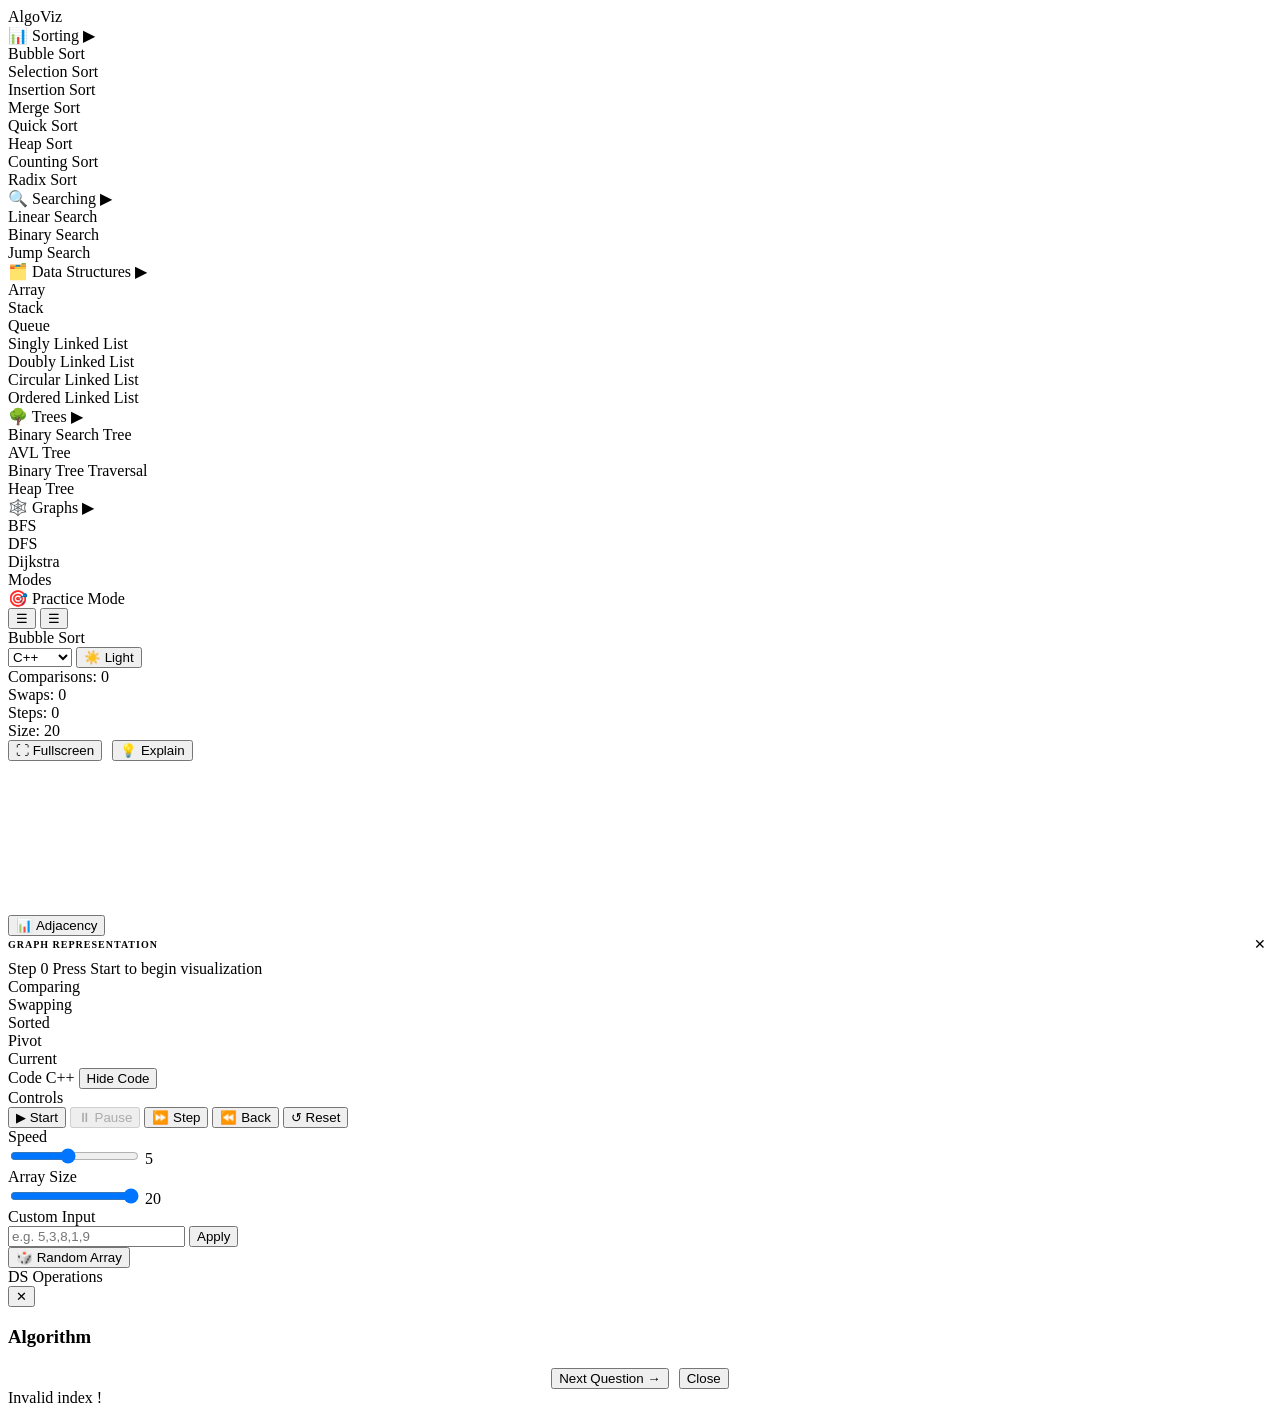
==== index.html @ 50139b6d "Rename AlgoViz.html to index.html" ====
<!DOCTYPE html>
<html lang="en">
<head>
<meta charset="UTF-8">
<meta name="viewport" content="width=device-width, initial-scale=1.0">
<title>AlgoViz — Data Structures & Algorithms</title>
<link rel="preconnect" href="https://fonts.googleapis.com">
<link href="https://fonts.googleapis.com/css2?family=JetBrains+Mono:wght@400;600&family=Syne:wght@400;600;700;800&family=Inter:wght@300;400;500&display=swap" rel="stylesheet">
</head>
<body>
<div id="app">
  <!-- SIDEBAR -->
  <nav id="sidebar">
    <div id="sidebar-header">
      <span class="logo">AlgoViz</span>
    </div>
    <div id="sidebar-nav">
      <!-- Sorting -->
      <div class="nav-section" id="sec-sorting">
        <div class="nav-item" onclick="toggleSection('sec-sorting')">
          <span class="icon">📊</span> Sorting
          <span class="nav-arrow">▶</span>
        </div>
        <div class="nav-children">
          <div class="nav-child" onclick="loadAlgo('bubble')">Bubble Sort</div>
          <div class="nav-child" onclick="loadAlgo('selection')">Selection Sort</div>
          <div class="nav-child" onclick="loadAlgo('insertion')">Insertion Sort</div>
          <div class="nav-child" onclick="loadAlgo('merge')">Merge Sort</div>
          <div class="nav-child" onclick="loadAlgo('quick')">Quick Sort</div>
          <div class="nav-child" onclick="loadAlgo('heap')">Heap Sort</div>
          <div class="nav-child" onclick="loadAlgo('counting')">Counting Sort</div>
          <div class="nav-child" onclick="loadAlgo('radix')">Radix Sort</div>
        </div>
      </div>
      <!-- Searching -->
      <div class="nav-section" id="sec-search">
        <div class="nav-item" onclick="toggleSection('sec-search')">
          <span class="icon">🔍</span> Searching
          <span class="nav-arrow">▶</span>
        </div>
        <div class="nav-children">
          <div class="nav-child" onclick="loadAlgo('linear-search')">Linear Search</div>
          <div class="nav-child" onclick="loadAlgo('binary-search')">Binary Search</div>
          <div class="nav-child" onclick="loadAlgo('jump-search')">Jump Search</div>
        </div>
      </div>
      <!-- Data Structures -->
      <div class="nav-section" id="sec-ds">
        <div class="nav-item" onclick="toggleSection('sec-ds')">
          <span class="icon">🗂️</span> Data Structures
          <span class="nav-arrow">▶</span>
        </div>
        <div class="nav-children">
          <div class="nav-child" onclick="loadAlgo('array-ds')">Array</div>
          <div class="nav-child" onclick="loadAlgo('stack-ds')">Stack</div>
          <div class="nav-child" onclick="loadAlgo('queue-ds')">Queue</div>
          <div class="nav-child" onclick="loadAlgo('singly-ll')">Singly Linked List</div>
          <div class="nav-child" onclick="loadAlgo('doubly-ll')">Doubly Linked List</div>
          <div class="nav-child" onclick="loadAlgo('circular-ll')">Circular Linked List</div>
          <div class="nav-child" onclick="loadAlgo('ordered-ll')">Ordered Linked List</div>
        </div>
      </div>
      <!-- Trees -->
      <div class="nav-section" id="sec-tree">
        <div class="nav-item" onclick="toggleSection('sec-tree')">
          <span class="icon">🌳</span> Trees
          <span class="nav-arrow">▶</span>
        </div>
        <div class="nav-children">
          <div class="nav-child" onclick="loadAlgo('bst')">Binary Search Tree</div>
          <div class="nav-child" onclick="loadAlgo('avl')">AVL Tree</div>
          <div class="nav-child" onclick="loadAlgo('binary-tree')">Binary Tree Traversal</div>
          <div class="nav-child" onclick="loadAlgo('heap-tree')">Heap Tree</div>
        </div>
      </div>
      <!-- Graphs -->
      <div class="nav-section" id="sec-graph">
        <div class="nav-item" onclick="toggleSection('sec-graph')">
          <span class="icon">🕸️</span> Graphs
          <span class="nav-arrow">▶</span>
        </div>
        <div class="nav-children">
          <div class="nav-child" onclick="loadAlgo('bfs')">BFS</div>
          <div class="nav-child" onclick="loadAlgo('dfs')">DFS</div>
          <div class="nav-child" onclick="loadAlgo('dijkstra')">Dijkstra</div>
        </div>
      </div>
      <!-- Modes -->
      <div class="nav-section-title">Modes</div>
<div class="nav-item" onclick="openQuiz()"><span class="icon">🎯</span> Practice Mode</div>    </div>
  </nav>
  <!-- MAIN -->
  <div id="main">
    <!-- TOPBAR -->
    <div id="topbar">
      <button id="sidebar-toggle-btn" onclick="toggleSidebarCollapse()" title="Show/hide sidebar">☰</button>
      <button id="menu-btn" onclick="toggleSidebar()">☰</button>
      <div id="algo-title">Bubble Sort</div>
      <select id="lang-select" onchange="updateCode()">
        <option value="cpp">C++</option>
        <option value="python">Python</option>
        <option value="java">Java</option>
        <option value="csharp">C#</option>
      </select>
      <button id="dark-toggle" onclick="toggleTheme()">☀️ Light</button>
    </div>
    <!-- CONTENT -->
    <div id="content">
      <!-- STATS BAR — contains step counter, fullscreen, and explain -->
      <div id="viz-overlay">
        <div class="viz-stat">
          <div class="viz-stat-item">Comparisons: <span id="stat-cmp">0</span></div>
          <div class="viz-stat-item">Swaps: <span id="stat-swp">0</span></div>
          <div class="viz-stat-item">Steps: <span id="stat-stp">0</span></div>
          <div class="viz-stat-sep"></div>
          <div class="viz-stat-item">Size: <span id="stat-size">20</span></div>
        </div>
        <div style="display:flex;align-items:center;gap:10px;margin-left:auto;">
          <span id="fs-hint" style="display:none;font-family:'Inter',sans-serif;font-size:11px;font-weight:600;color:#f59e0b;white-space:nowrap;border:1.5px solid #f59e0b44;padding:4px 12px 4px 10px;border-radius:20px;letter-spacing:0.4px;cursor:default;background:rgba(245,158,11,0.08);">Best viewed in fullscreen &nbsp;🖥️</span>
          <button id="fs-btn" onclick="enterFullscreen()" title="Fullscreen visualization">⛶ Fullscreen</button>
           <button id="info-btn" style="display:none;" onclick="openInfo()">ℹ️ Info</button>
          <button id="explain-btn" onclick="openExplain()" title="How this algorithm works">💡 Explain</button>
        </div>
      </div>
      <!-- COMPLEXITY PANEL -->
      <div id="cx-panel">
        <!-- Sort items are direct flex children — no wrapper div -->
        <div class="cx-block" id="cx-sort-block-1" style="display:none">
          <span class="cx-lbl" id="cx-lbl-1">Best</span>
          <span class="cx-val" id="cx-val-1">—</span>
        </div>
        <div class="cx-sep" id="cx-sep-1" style="display:none">|</div>
        <div class="cx-block" id="cx-sort-block-2" style="display:none">
          <span class="cx-lbl" id="cx-lbl-2">Average</span>
          <span class="cx-val" id="cx-val-2">—</span>
        </div>
        <div class="cx-sep" id="cx-sep-2" style="display:none">|</div>
        <div class="cx-block" id="cx-sort-block-3" style="display:none">
          <span class="cx-lbl" id="cx-lbl-3">Worst</span>
          <span class="cx-val cx-worst" id="cx-val-3">—</span>
        </div>
        <div class="cx-sep" id="cx-sep-3" style="display:none">|</div>
        <div class="cx-block" id="cx-sort-block-space" style="display:none">
          <span class="cx-lbl">Space</span>
          <span class="cx-val cx-space" id="cx-space-val">O(1)</span>
        </div>
        <!-- DS mode: operation items inline -->
        <div id="cx-ops-grid" style="display:none;flex-wrap:wrap;gap:0;align-items:center;"></div>
        <span id="cx-space-ds" style="display:none;margin-left:8px;font-size:10px;color:var(--text-muted);font-family:var(--font-mono);">Space: —</span>
      </div>
      <!-- VIZ PANEL — contains canvas + floating graph overlay -->
      <div id="viz-panel">
        <canvas id="main-canvas"></canvas>
        <div id="viz-resize-handle" title="Drag to resize"></div>
        <!-- Adjacency panel: floating overlay, shown only for graph algos -->
        <button id="adj-toggle-btn" onclick="toggleAdjPanel()" title="Show/hide adjacency representation">📊 Adjacency</button>
        <div id="adj-panel-wrap">
          <div style="display:flex;justify-content:space-between;align-items:center;margin-bottom:8px">
            <span style="font-size:10px;font-weight:600;color:var(--text-muted);letter-spacing:1px">GRAPH REPRESENTATION</span>
            <button onclick="toggleAdjPanel()" style="background:none;border:none;color:var(--text-muted);cursor:pointer;font-size:14px;line-height:1">✕</button>
          </div>
          <div id="adj-panel"></div>
        </div>
      </div>
      <!-- STEP EXPLANATION -->
      <div id="step-box">
        <span id="step-num">Step 0</span>
        <span id="step-text">Press Start to begin visualization</span>
      </div>
      <!-- LEGEND -->
      <div id="legend">
        <div class="legend-item"><div class="legend-dot" style="background:var(--compare)"></div>Comparing</div>
        <div class="legend-item"><div class="legend-dot" style="background:var(--swap)"></div>Swapping</div>
        <div class="legend-item"><div class="legend-dot" style="background:var(--sorted)"></div>Sorted</div>
        <div class="legend-item"><div class="legend-dot" style="background:var(--pivot)"></div>Pivot</div>
        <div class="legend-item"><div class="legend-dot" style="background:var(--current)"></div>Current</div>
      </div>
      <!-- BOTTOM PANELS -->
       <div id="bottom-resize-handle" class="resize-handle-horizontal" title="Drag to resize bottom panel"></div>
      <div id="bottom-panels">
        <!-- CODE COLUMN: header always visible, panel below it collapses -->
        <div class="code-col">
          <div id="code-panel-header">
            <span>Code</span>
            <span id="code-lang-badge" style="color:var(--accent3)">C++</span>
            <button id="code-toggle-btn" onclick="toggleCodePanel()" title="Hide/show code panel">Hide Code</button>
          </div>
          <div id="code-panel">
            <div id="code-content"></div>
          </div>
        </div>
        <!-- CONTROL PANEL -->
        <div id="ctrl-panel">
          <div class="ctrl-group" id="ctrl-group-controls">
            <div class="ctrl-label">Controls</div>
            <div class="ctrl-btns">
              <button class="btn primary" id="btn-start" onclick="ctrlStart()">▶ Start</button>
              <button class="btn" id="btn-pause" onclick="ctrlPause()" disabled>⏸ Pause</button>
              <button class="btn" id="btn-step-fwd" onclick="ctrlStepFwd()">⏩ Step</button>
              <button class="btn" id="btn-step-bk" onclick="ctrlStepBack()">⏪ Back</button>
              <button class="btn danger" onclick="ctrlReset()">↺ Reset</button>
            </div>
          </div>
          <div class="ctrl-group" id="ctrl-group-speed">
            <div class="ctrl-label">Speed</div>
            <div class="range-wrap">
              <input type="range" id="speed-range" min="1" max="10" value="5" oninput="updateSpeed(this.value)">
              <span class="range-val" id="speed-val">5</span>
            </div>
          </div>  
          <div class="ctrl-group">
            <div class="ctrl-label" id="size-ctrl-label">Array Size</div>
            <div class="range-wrap">
            <input type="range" id="size-range" min="5" max="20" value="20" oninput="updateSize(this.value)">
              <span class="range-val" id="size-val">20</span>
            </div>
          </div>
          <div class="ctrl-group">
            <div class="ctrl-label">Custom Input</div>
            <input type="text" class="ctrl-input" id="custom-input" placeholder="e.g. 5,3,8,1,9" />
            <button class="btn success" onclick="applyCustomInput()">Apply</button>
          </div>
          <div class="ctrl-group" id="ctrl-group-random">
            <button class="btn" onclick="generateRandom()">🎲 Random Array</button>
          </div>
          <div class="ctrl-group">
            <div class="ctrl-label">DS Operations</div>
            <div id="ds-ops" style="display:flex;flex-direction:column;gap:6px"></div>
          </div>
        </div>
      </div>
    </div>
  </div>
  <!-- ALGORITHM EXPLANATION PANEL -->
  <div id="explain-overlay" onclick="closeExplain()"></div>
  <div id="explain-panel">
    <button id="explain-close" onclick="closeExplain()">✕</button>
    <h3 id="explain-title">Algorithm</h3>
    <div id="explain-body"></div>
  </div>
  <!-- FULLSCREEN HUD — inside #main so it shares the same stacking context -->
 <div id="fs-hud" style="display:none">
  <button class="hud-btn primary" id="fs-hud-run-graph" style="display:none" onclick="runGraphAlgo()">▶ Run</button>
  <button class="hud-btn primary" id="fs-hud-start" onclick="ctrlStart()">▶ Play</button>
  <button class="hud-btn" id="fs-hud-pause" onclick="ctrlPause()" disabled>⏸ Pause</button>
  <button class="hud-btn" onclick="ctrlStepFwd()">⏩ Step</button>
  <button class="hud-btn" onclick="ctrlStepBack()">⏪ Back</button>
  <button class="hud-btn danger" onclick="ctrlReset()">↺ Reset</button>
  <div id="fs-hud-ll-ops" style="display:none;align-items:center;gap:4px;flex-wrap:nowrap;flex-shrink:0"></div>
  <div class="hud-sep"></div>
  <div class="hud-speed">
    <span>Speed</span>
    <input type="range" id="fs-speed" min="1" max="10" value="5"
      oninput="updateSpeed(this.value);document.getElementById('speed-range').value=this.value;document.getElementById('speed-val').textContent=this.value;document.getElementById('fs-speed-val').textContent=this.value">
    <span id="fs-speed-val">5</span>
  </div>
  <div class="hud-sep"></div>
  <button class="hud-btn exit">✕ Exit Fullscreen</button>
</div>
  <!-- FULLSCREEN STEP INFO BAR -->
  <div id="fs-step-info" style="display:none">Press Play or Step to begin</div>
</div><!-- /#app -->
<div id="quiz-overlay">
  <div id="quiz-card">
    <div class="quiz-q" id="quiz-q"></div>
    <div class="quiz-options" id="quiz-opts"></div>
    <div class="quiz-feedback" id="quiz-fb"></div>
    <div style="display:flex; gap:10px; margin-top:20px; justify-content:center;">
      <button class="btn primary" onclick="nextQuiz()">Next Question →</button>
      <button class="btn" onclick="closeQuiz()">Close</button>
    </div>
  </div>
</div>
</div>
<!-- Toast notification for invalid input -->
<div id="toast-message" class="toast">Invalid index !</div>
</body>
</body>
</html>
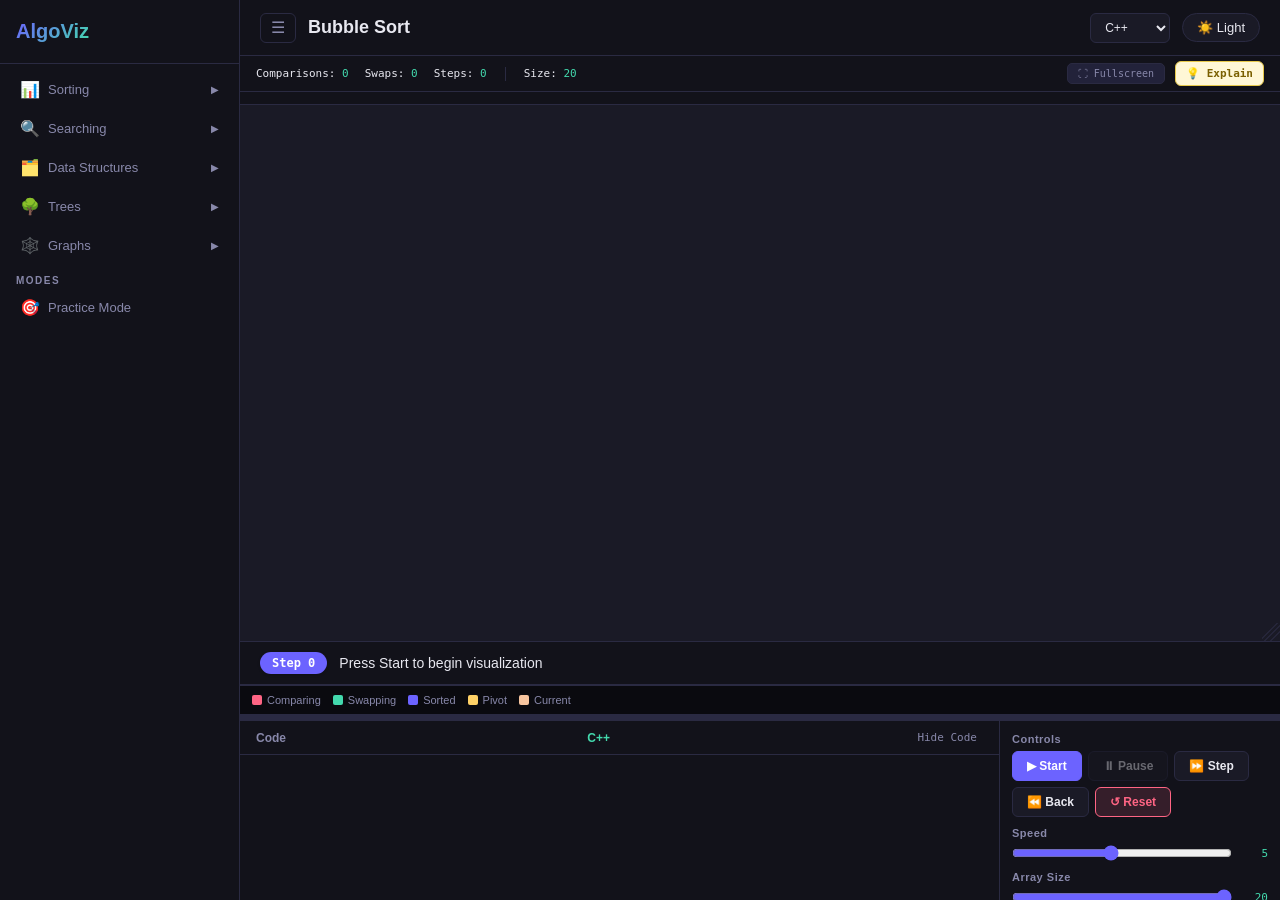
==== commit 56711bc5: "Add CSS and JS links to index.html" ====
--- a/index.html
+++ b/index.html
@@ -6,6 +6,8 @@
 <title>AlgoViz — Data Structures & Algorithms</title>
 <link rel="preconnect" href="https://fonts.googleapis.com">
 <link href="https://fonts.googleapis.com/css2?family=JetBrains+Mono:wght@400;600&family=Syne:wght@400;600;700;800&family=Inter:wght@300;400;500&display=swap" rel="stylesheet">
+  <link rel="stylesheet" href="AlgoViz.css">
+  <script src="AlgoViz.js"></script>
 </head>
 <body>
 <div id="app">
--- a/AlgoViz.css
+++ b/AlgoViz.css
@@ -0,0 +1,872 @@
+/* ===== CSS VARIABLES ===== */
+:root {
+  --bg: #0a0a0f;
+  --surface: #12121a;
+  --surface2: #1a1a26;
+  --surface3: #22223a;
+  --border: #2a2a42;
+  --text: #e8e8f0;
+  --text-muted: #8888aa;
+  --accent: #6c63ff;
+  --accent2: #ff6584;
+  --accent3: #43d9ad;
+  --accent4: #f7c59f;
+  --yellow: #ffd166;
+  --compare: #ff6584;
+  --swap: #43d9ad;
+  --sorted: #6c63ff;
+  --pivot: #ffd166;
+  --current: #f7c59f;
+  --bar-default: #3d3d6b;
+  --cell-bg: #22223a;
+  --cell-text: #ffffff;
+  --cell-idx: #8888aa;
+  --font-mono: 'JetBrains Mono', monospace;
+  --font-head: 'Syne', sans-serif;
+  --font-body: 'Inter', sans-serif;
+  --sidebar-w: 240px;
+  --radius: 8px;
+  --shadow: 0 4px 24px rgba(0,0,0,0.4);
+}
+.light {
+  --bg: #f4f4f8;
+  --surface: #ffffff;
+  --surface2: #f0f0f8;
+  --surface3: #e8e8f4;
+  --border: #d4d4e8;
+  --text: #1a1a2e;
+  --text-muted: #6666aa;
+  --shadow: 0 4px 24px rgba(0,0,0,0.1);
+  --bar-default: #6c63ff;
+  --cell-bg: #e8eaf6;
+  --cell-text: #1a1a2e;
+  --cell-idx: #6666aa;
+  --accent: #5b53e8;
+  --accent2: #e84b6a;
+  --accent3: #0fa87a;
+  --accent4: #c07030;
+  --yellow: #d4890a;
+  --compare: #e84b6a;
+  --swap: #0fa87a;
+  --sorted: #5b53e8;
+  --pivot: #d4890a;
+  --current: #c07030;
+}
+
+/* ===== RESET ===== */
+*,*::before,*::after{box-sizing:border-box;margin:0;padding:0}
+html{scroll-behavior:smooth}
+body{font-family:var(--font-body);background:var(--bg);color:var(--text);min-height:100vh;overflow-x:hidden;transition:background .3s,color .3s}
+button{cursor:pointer;font-family:inherit;border:none;outline:none}
+input,select{font-family:inherit;outline:none}
+canvas{display:block}
+
+/* ===== SCROLLBAR ===== */
+::-webkit-scrollbar{width:6px;height:6px}
+::-webkit-scrollbar-track{background:var(--surface)}
+::-webkit-scrollbar-thumb{background:var(--border);border-radius:3px}
+
+/* ===== LAYOUT ===== */
+#app{display:flex;height:100vh}
+
+/* ===== SIDEBAR ===== */
+#sidebar{
+  width:var(--sidebar-w);min-width:var(--sidebar-w);height:100vh;
+  background:var(--surface);border-right:1px solid var(--border);
+  display:flex;flex-direction:column;overflow:hidden;
+  transition:transform .3s,width .3s;z-index:100;
+}
+#sidebar-header{
+  padding:20px 16px;border-bottom:1px solid var(--border);
+  display:flex;align-items:center;gap:10px;
+}
+#sidebar-header .logo{
+  font-family:var(--font-head);font-size:20px;font-weight:800;
+  background:linear-gradient(135deg,var(--accent),var(--accent3));
+  -webkit-background-clip:text;-webkit-text-fill-color:transparent;
+}
+#sidebar-nav{flex:1;overflow-y:auto;padding:8px}
+.nav-section{margin-bottom:4px}
+.nav-section-title{
+  font-size:10px;font-weight:600;letter-spacing:1.5px;text-transform:uppercase;
+  color:var(--text-muted);padding:8px 8px 4px;
+}
+.nav-item{
+  display:flex;align-items:center;gap:8px;padding:8px 12px;
+  border-radius:var(--radius);cursor:pointer;font-size:13px;
+  color:var(--text-muted);transition:all .15s;margin-bottom:1px;
+}
+.nav-item:hover{background:var(--surface2);color:var(--text)}
+.nav-item.active{background:var(--accent);color:#fff}
+.nav-item .icon{font-size:16px;width:20px;text-align:center}
+.nav-arrow{margin-left:auto;font-size:10px;transition:transform .2s}
+.nav-children{display:none;margin-left:28px}
+.nav-section.open .nav-arrow{transform:rotate(90deg)}
+.nav-section.open .nav-children{display:block}
+.nav-child{
+  padding:6px 10px;border-radius:var(--radius);cursor:pointer;
+  font-size:12px;color:var(--text-muted);transition:all .15s;margin-bottom:1px;
+}
+.nav-child:hover{background:var(--surface2);color:var(--text)}
+.nav-child.active{color:var(--accent);font-weight:600}
+
+/* ===== MAIN CONTENT ===== */
+#main{flex:1;display:flex;flex-direction:column;overflow:hidden;min-width:0}
+
+/* ===== TOPBAR ===== */
+#topbar{
+  height:56px;background:var(--surface);border-bottom:1px solid var(--border);
+  display:flex;align-items:center;padding:0 20px;gap:12px;flex-shrink:0;
+}
+#menu-btn{
+  background:none;border:1px solid var(--border);border-radius:6px;
+  padding:6px 10px;color:var(--text-muted);font-size:16px;display:none;
+}
+#algo-title{font-family:var(--font-head);font-size:18px;font-weight:700;flex:1}
+#complexity-badge{
+  display:flex;gap:8px;
+}
+.badge{
+  padding:4px 10px;border-radius:20px;font-size:11px;font-family:var(--font-mono);
+  background:var(--surface2);border:1px solid var(--border);
+}
+.badge span{color:var(--accent3)}
+#dark-toggle{
+  background:var(--surface2);border:1px solid var(--border);
+  border-radius:20px;padding:6px 14px;color:var(--text);font-size:13px;
+}
+#lang-select{
+  background:var(--surface2);border:1px solid var(--border);
+  border-radius:6px;padding:6px 10px;color:var(--text);font-size:12px;
+}
+
+/* ===== SIDEBAR COLLAPSE ===== */
+#sidebar {
+  transition: width .25s ease, min-width .25s ease;
+}
+#sidebar.collapsed {
+  width: 0 !important;
+  min-width: 0 !important;
+  overflow: hidden;
+  border-right: none;
+}
+/* Sidebar toggle button — always visible in topbar */
+#sidebar-toggle-btn {
+  background: none;
+  border: 1px solid var(--border);
+  border-radius: 6px;
+  padding: 6px 10px;
+  color: var(--text-muted);
+  font-size: 16px;
+  cursor: pointer;
+  line-height: 1;
+  flex-shrink: 0;
+  transition: background .15s, color .15s;
+}
+#sidebar-toggle-btn:hover { background: var(--surface3); color: var(--text); }
+
+/* ===== CODE PANEL COLLAPSE ===== */
+/* #code-panel-header is always visible (outside the collapsible div).
+   #code-panel is the collapsible content area.
+   Both sit in a column wrapper .code-col inside #bottom-panels. */
+.code-col {
+  display: flex;
+  flex-direction: column;
+  flex: 1;
+  border-right: 1px solid var(--border);
+  overflow: hidden;
+  min-width: 0;
+}
+#code-panel-header {
+  padding: 8px 16px;
+  border-bottom: 1px solid var(--border);
+  display: flex;
+  align-items: center;
+  justify-content: space-between;
+  font-size: 12px;
+  font-weight: 600;
+  color: var(--text-muted);
+  flex-shrink: 0;
+  background: var(--surface);
+}
+#code-panel {
+  flex: 1;
+  overflow: hidden;
+  display: flex;
+  flex-direction: column;
+  transition: max-height .25s ease, opacity .25s ease;
+  max-height: 600px;   /* generous cap so transition works */
+  opacity: 1;
+}
+#code-panel.hidden {
+  max-height: 0 !important;
+  opacity: 0;
+  pointer-events: none;
+}
+#code-content { flex: 1; overflow: auto; padding: 8px 0; }
+#code-toggle-btn {
+  background: none;
+  border: none;
+  color: var(--text-muted);
+  font-size: 11px;
+  cursor: pointer;
+  padding: 2px 6px;
+  border-radius: 4px;
+  font-family: var(--font-mono);
+  transition: color .15s;
+  white-space: nowrap;
+}
+#code-toggle-btn:hover { color: var(--accent); }
+
+/* ===== CONTENT AREA ===== */
+#content{flex:1;display:flex;flex-direction:column;overflow:hidden;min-height:0}
+
+/* ===== VISUALIZATION PANEL ===== */
+#viz-panel{
+  /* User-resizable: flex:1 provides the default growth; JS can override height */
+  flex:1;background:var(--surface2);position:relative;min-height:120px;
+  border-bottom:1px solid var(--border);overflow:hidden;
+  /* We set an explicit min so the handle is always reachable */
+}
+#viz-canvas-wrap{width:100%;height:100%;position:relative;overflow:hidden}
+#main-canvas{display:block;/* sized by resizeCanvas() */}
+
+/* ── Resize handle ── */
+#viz-resize-handle{
+  position:absolute;bottom:0;right:0;width:18px;height:18px;
+  cursor:se-resize;z-index:20;
+  /* Visual caret made with a pure CSS border trick */
+  background:
+    linear-gradient(135deg,
+      transparent 40%,
+      var(--border) 40%, var(--border) 46%,
+      transparent 46%),
+    linear-gradient(135deg,
+      transparent 55%,
+      var(--border) 55%, var(--border) 61%,
+      transparent 61%),
+    linear-gradient(135deg,
+      transparent 70%,
+      var(--border) 70%, var(--border) 76%,
+      transparent 76%);
+  opacity:.7;transition:opacity .15s;
+}
+#viz-resize-handle:hover{opacity:1}
+/* Stats bar sits BELOW the topbar, ABOVE the canvas — never overlaps bars */
+#viz-overlay{
+  display:flex;justify-content:space-between;align-items:center;
+  background:var(--surface);border-bottom:1px solid var(--border);
+  padding:5px 16px;flex-shrink:0;
+}
+.viz-stat{
+  font-family:var(--font-mono);font-size:11px;display:flex;gap:16px;align-items:center;
+}
+.viz-stat-item span{color:var(--accent3)}
+.viz-stat-sep{width:1px;height:14px;background:var(--border);margin:0 2px;}
+
+/* ===== COMPLEXITY PANEL ===== */
+#cx-panel{
+  display:flex;align-items:center;gap:0;flex-wrap:nowrap;
+  background:var(--surface);border-bottom:1px solid var(--border);
+  padding:6px 16px;flex-shrink:0;overflow:hidden;
+}
+.cx-block{display:flex;align-items:center;gap:6px;padding:0 14px 0 0;}
+#cx-ops-grid{display:flex;flex-wrap:wrap;gap:0;align-items:center;}
+.cx-op-item{display:flex;align-items:center;gap:5px;padding:0 10px 0 0;border-right:1px solid var(--border);margin-right:10px;}
+.cx-op-item:last-child{border-right:none;}
+.cx-op-lbl{font-size:9px;color:var(--text-muted);font-family:var(--font-mono);text-transform:uppercase;letter-spacing:0.3px;white-space:nowrap;}
+.cx-op-val{font-size:11px;font-weight:700;font-family:var(--font-mono);color:var(--accent4);white-space:nowrap;}
+.cx-lbl{
+  font-size:10px;font-weight:600;letter-spacing:.8px;text-transform:uppercase;
+  color:var(--text-muted);
+}
+.cx-val{
+  font-family:var(--font-mono);font-size:12px;font-weight:600;
+  color:var(--accent3);
+}
+.cx-worst{color:var(--accent2);}
+.cx-space{color:var(--yellow);}
+.cx-sep{color:var(--border);padding:0 4px 0 0;font-size:14px;}
+.cx-note{
+  font-size:10px;color:var(--text-muted);padding-left:8px;
+  border-left:1px solid var(--border);margin-left:4px;font-style:italic;
+}
+
+/* ===== STEP EXPLANATION ===== */
+#step-box{
+  background:var(--surface);border-bottom:1px solid var(--border);
+  padding:10px 20px;font-size:13px;min-height:42px;
+  display:flex;align-items:center;gap:10px;
+}
+#step-num{
+  background:var(--accent);color:#fff;border-radius:20px;
+  padding:2px 10px;font-size:11px;font-family:var(--font-mono);font-weight:600;
+  white-space:nowrap;
+}
+#step-text{color:var(--text);line-height:1.4}
+
+/* ===== BOTTOM PANELS ===== */
+#bottom-panels{
+  height:220px;display:flex;flex-shrink:0;background:var(--surface);
+  border-top:1px solid var(--border);
+}
+#code-content{flex:1;overflow:auto;padding:8px 0}
+.code-line{
+  display:flex;align-items:center;padding:2px 16px;
+  font-family:var(--font-mono);font-size:11px;line-height:1.8;
+  color:var(--text-muted);transition:background .15s;
+}
+.code-line.active{background:rgba(108,99,255,0.2);color:var(--text)}
+.code-line .ln{color:var(--border);width:24px;flex-shrink:0;user-select:none}
+
+/* ===== CONTROL PANEL ===== */
+#ctrl-panel{
+  width:280px;flex-shrink:0;display:flex;flex-direction:column;
+  padding:12px;gap:10px;overflow-y:auto;
+  max-height:100%;
+}
+.ctrl-group{display:flex;flex-direction:column;gap:6px}
+.ctrl-label{font-size:11px;color:var(--text-muted);font-weight:600;letter-spacing:.5px}
+.ctrl-btns{display:flex;gap:6px;flex-wrap:wrap}
+.btn{
+  padding:7px 14px;border-radius:6px;font-size:12px;font-weight:600;
+  background:var(--surface2);border:1px solid var(--border);color:var(--text);
+  transition:all .15s;display:flex;align-items:center;gap:5px;
+}
+.btn:hover{background:var(--surface3);border-color:var(--accent)}
+.btn.primary{background:var(--accent);border-color:var(--accent);color:#fff}
+.btn.primary:hover{filter:brightness(1.1)}
+.btn.danger{background:rgba(255,101,132,0.15);border-color:var(--accent2);color:var(--accent2)}
+.btn.success{background:rgba(67,217,173,0.15);border-color:var(--accent3);color:var(--accent3)}
+.btn:disabled{opacity:.4;pointer-events:none}
+.range-wrap{display:flex;align-items:center;gap:8px}
+.range-wrap input[type=range]{flex:1;accent-color:var(--accent)}
+.range-val{font-family:var(--font-mono);font-size:11px;color:var(--accent3);min-width:28px;text-align:right}
+.ctrl-input{
+  background:var(--surface2);border:1px solid var(--border);
+  border-radius:6px;padding:7px 12px;color:var(--text);font-size:12px;width:100%;
+}
+.ctrl-input:focus{border-color:var(--accent)}
+
+/* ===== LEGEND ===== */
+#legend{
+  display:flex;gap:12px;flex-wrap:wrap;padding:8px 12px;
+  border-top:1px solid var(--border);
+}
+.legend-item{display:flex;align-items:center;gap:5px;font-size:11px;color:var(--text-muted)}
+.legend-dot{width:10px;height:10px;border-radius:2px}
+
+/* ===== DATA STRUCTURE SPECIFIC ===== */
+#ds-panel{width:100%;height:100%;position:relative;overflow:hidden}
+.ds-canvas{width:100%;height:100%}
+
+/* ===== TABS ===== */
+.tabs{display:flex;border-bottom:1px solid var(--border)}
+.tab{
+  padding:8px 16px;font-size:12px;cursor:pointer;
+  color:var(--text-muted);border-bottom:2px solid transparent;transition:all .15s;
+}
+.tab.active{color:var(--accent);border-bottom-color:var(--accent)}
+.tab-content{display:none;flex:1;overflow:auto}
+.tab-content.active{display:flex;flex-direction:column}
+
+/* ===== COMPLEXITY TABLE ===== */
+#complexity-panel{
+  background:var(--surface);border-top:1px solid var(--border);
+  padding:12px 20px;display:flex;gap:20px;align-items:center;
+  font-size:12px;flex-wrap:wrap;
+}
+.cx-item{display:flex;flex-direction:column;gap:2px;align-items:center}
+.cx-label{color:var(--text-muted);font-size:10px;text-transform:uppercase;letter-spacing:.5px}
+.cx-val{font-family:var(--font-mono);font-size:13px;font-weight:600;color:var(--accent4)}
+.cx-case{color:var(--text-muted);font-size:10px}
+
+/* ===== QUIZ MODE ===== */
+#quiz-overlay{
+  display:none;position:fixed;inset:0;background:rgba(0,0,0,.7);
+  backdrop-filter:blur(4px);z-index:200;align-items:center;justify-content:center;
+}
+#quiz-overlay.active{display:flex}
+#quiz-card{
+  background:var(--surface);border:1px solid var(--border);border-radius:16px;
+  padding:32px;max-width:520px;width:90%;
+}
+.quiz-q{font-family:var(--font-head);font-size:20px;font-weight:700;margin-bottom:20px}
+.quiz-options{display:flex;flex-direction:column;gap:10px;margin-bottom:24px}
+.quiz-opt{
+  padding:12px 18px;border-radius:8px;border:1px solid var(--border);
+  cursor:pointer;transition:all .15s;font-size:14px;
+}
+.quiz-opt:hover{border-color:var(--accent);background:var(--surface2)}
+.quiz-opt.correct{border-color:var(--accent3);background:rgba(67,217,173,.15);color:var(--accent3)}
+.quiz-opt.wrong{border-color:var(--accent2);background:rgba(255,101,132,.15);color:var(--accent2)}
+.quiz-feedback{font-size:14px;margin-bottom:16px;min-height:20px}
+
+/* ===== COMPARISON MODE ===== */
+#compare-wrap{display:flex;gap:0;flex:1;overflow:hidden}
+.compare-half{flex:1;border-right:1px solid var(--border);overflow:hidden;position:relative}
+.compare-half:last-child{border-right:none}
+.compare-label{
+  position:absolute;top:8px;left:12px;
+  background:var(--accent);color:#fff;border-radius:4px;padding:3px 10px;
+  font-size:11px;font-weight:600;z-index:10;
+}
+
+/* ===== RESPONSIVE ===== */
+@media(max-width:900px){
+  #sidebar{position:fixed;left:0;top:0;transform:translateX(-100%)}
+  #sidebar.open{transform:translateX(0)}
+  #menu-btn{display:block}
+  #bottom-panels{height:auto;flex-direction:column}
+  #ctrl-panel{width:100%;border-top:1px solid var(--border)}
+  #code-panel{height:180px}
+  .badge{display:none}
+}
+@media(max-width:600px){
+  #bottom-panels{height:320px}
+}
+
+/* ===== ADJACENCY PANEL — floating toggle overlay ===== */
+#adj-toggle-btn{
+  display:none;position:absolute;bottom:10px;right:28px;z-index:15;
+  background:var(--surface3);border:1px solid var(--border);color:var(--text);
+  font-family:var(--font-mono);font-size:10px;padding:4px 10px;border-radius:5px;
+  cursor:pointer;transition:background .15s;
+}
+#adj-toggle-btn:hover{background:var(--accent)}
+#adj-toggle-btn.visible{display:block}
+#adj-panel-wrap{
+  display:none;position:absolute;bottom:36px;right:28px;z-index:14;
+  background:var(--surface);border:1px solid var(--border);border-radius:8px;
+  padding:12px 16px;max-height:260px;overflow-y:auto;overflow-x:auto;
+  min-width:320px;max-width:min(560px, 90vw);
+  box-shadow:0 4px 24px rgba(0,0,0,0.5);
+}
+#adj-panel-wrap.visible{display:block}
+#adj-panel{font-size:11px;color:var(--text)}
+
+/* ===== FULLSCREEN MODE ===== */
+#app.fs-active #sidebar,
+#app.fs-active #topbar,
+#app.fs-active #viz-overlay,
+#app.fs-active #cx-panel,
+#app.fs-active #step-box,
+#app.fs-active #legend,
+#app.fs-active #bottom-panels {
+  display: none !important;
+}
+#app.fs-active #main   { position:fixed;inset:0;z-index:200;background:var(--bg); }
+#app.fs-active #content{ height:100vh;overflow:hidden;display:flex;flex-direction:column; }
+#app.fs-active #viz-panel {
+  flex:1 !important;
+  width:100vw !important;
+  height:calc(100vh - 72px) !important;
+  border:none;
+  min-height:0;
+}
+
+/* Fullscreen enter button — lives in the stats bar (viz-overlay) */
+#fs-btn {
+  background:var(--surface3);border:1px solid var(--border);
+  color:var(--text-muted);font-family:var(--font-mono);font-size:10px;
+  padding:4px 10px;border-radius:5px;cursor:pointer;
+  transition:background .15s,color .15s;margin-left:auto;flex-shrink:0;
+}
+#fs-btn:hover{background:var(--accent);color:#fff;border-color:var(--accent)}
+
+/* HUD bottom bar — hidden normally, shown when #app has .fs-active */
+#fs-hud {
+  display: none;
+  position: fixed;
+  bottom:0; left:0; right:0;
+  height: 56px;
+  z-index: 9999;
+  background: rgba(10,10,18,0.97);
+  border-top: 1px solid var(--border);
+  backdrop-filter: blur(12px);
+  -webkit-backdrop-filter: blur(12px);
+  align-items: center;
+  justify-content: center;
+  gap: 5px;
+  flex-wrap: nowrap;
+  padding: 0 12px;
+  overflow-x: auto;
+}
+#app.fs-active #fs-hud { display: flex !important; }
+
+#fs-hud .hud-btn {
+  background:var(--surface3);border:1px solid var(--border);
+  color:var(--text);font-size:11px;padding:5px 10px;border-radius:5px;
+  cursor:pointer;font-family:var(--font-mono);transition:background .12s;
+  white-space:nowrap;flex-shrink:0;
+}
+#fs-hud .hud-btn:hover  { background:var(--accent);color:#fff;border-color:var(--accent); }
+#fs-hud .hud-btn.primary{ background:var(--accent);color:#fff;border-color:var(--accent); }
+#fs-hud .hud-btn.success{ background:rgba(34,197,94,.15);color:#22c55e;border-color:#22c55e; }
+#fs-hud .hud-btn.danger { background:rgba(255,101,132,.12);color:var(--accent2);border-color:var(--accent2); }
+#fs-hud .hud-btn.exit   { background:rgba(167,139,250,.12);color:#a78bfa;border-color:#a78bfa; }
+#fs-hud .hud-btn:disabled { opacity:.4;pointer-events:none; }
+#fs-hud .hud-sep { width:1px;height:28px;background:var(--border);margin:0 4px;flex-shrink:0; }
+#fs-hud .hud-speed {
+  display:flex;align-items:center;gap:6px;
+  font-family:var(--font-mono);font-size:10px;color:var(--text-muted);
+}
+#fs-hud .hud-speed input { width:80px;accent-color:var(--accent); }
+
+/* Step info bar — hidden normally, shown in fullscreen */
+#fs-step-info {
+  display: none;
+  position: fixed;
+  top:12px; left:50%; transform:translateX(-50%);
+  z-index: 9999;
+  background: rgba(18,18,26,0.92);
+  border: 1px solid var(--border);
+  border-radius: 8px;
+  padding: 5px 18px;
+  font-family: var(--font-mono);
+  font-size: 11px;
+  color: var(--text-muted);
+  backdrop-filter: blur(8px);
+  -webkit-backdrop-filter: blur(8px);
+  text-align: center;
+  max-width: 80vw;
+  white-space: nowrap;
+  overflow: hidden;
+  text-overflow: ellipsis;
+  pointer-events: none;
+}
+#app.fs-active #fs-step-info { display: block !important; }
+
+/* DS scroll: when content wider/taller than panel, user can scroll */
+#viz-panel.ds-scroll { overflow:auto !important; }
+#viz-panel.ds-scroll canvas { display:block; }
+
+/* ===== SORT VIEW TOGGLE ===== */
+#sort-view-toggle {
+  background:var(--surface3);border:1px solid var(--border);
+  color:var(--text-muted);font-family:var(--font-mono);font-size:10px;
+  padding:3px 9px;border-radius:5px;cursor:pointer;
+  transition:background .15s,color .15s;flex-shrink:0;
+}
+#sort-view-toggle:hover{background:var(--accent);color:#fff;border-color:var(--accent)}
+#sort-view-toggle.active{background:var(--accent);color:#fff;border-color:var(--accent)}
+
+/* ===== ALGO EXPLANATION BUTTON ===== */
+#explain-btn {
+  background: #fff7d6;
+  border: 1px solid #e6c84a;
+  border-radius: 6px;
+  cursor: pointer;
+  font-size: 11px;
+  font-family: var(--font-mono);
+  padding: 4px 10px;
+  line-height: 1.4;
+  flex-shrink: 0;
+  box-shadow: 0 1px 4px rgba(0,0,0,0.18);
+  transition: background .15s, box-shadow .15s, transform .1s;
+  color: #7a5f00;
+  font-weight: 700;
+}
+#explain-btn:hover {
+  background: #ffe566;
+  box-shadow: 0 2px 8px rgba(0,0,0,0.22);
+  transform: translateY(-1px);
+}
+#explain-btn:disabled { opacity: 0.4; cursor: default; transform: none; }
+#explain-panel {
+  display:none;position:fixed;
+  top:50%;left:50%;transform:translate(-50%,-50%);
+  z-index:500;
+  background:var(--surface);border:1px solid var(--border);
+  border-radius:12px;padding:20px 24px;
+  width:min(480px,90vw);max-height:70vh;overflow-y:auto;
+  box-shadow:0 12px 48px rgba(0,0,0,0.6);
+}
+#explain-panel.open{display:block;}
+#explain-panel h3{
+  font-family:var(--font-head);font-size:16px;font-weight:700;
+  margin-bottom:12px;color:var(--text);
+}
+#explain-panel p, #explain-panel li {
+  font-size:13px;line-height:1.7;color:var(--text-muted);
+}
+#explain-panel ul{padding-left:18px;margin-top:6px;}
+#explain-panel li{margin-bottom:4px;}
+#explain-close {
+  position:absolute;top:12px;right:16px;
+  background:none;border:none;font-size:18px;
+  color:var(--text-muted);cursor:pointer;
+}
+#explain-close:hover{color:var(--text);}
+#explain-overlay {
+  display:none;position:fixed;inset:0;z-index:499;
+  background:rgba(0,0,0,0.4);
+}
+#explain-overlay.open{display:block;}
+@keyframes pulse{0%,100%{opacity:1}50%{opacity:.5}}
+@keyframes slideIn{from{transform:translateY(10px);opacity:0}to{transform:translateY(0);opacity:1}}
+.animate-in{animation:slideIn .3s ease}
+
+/* ===== SMOOTH CANVAS RENDERING ===== */
+#main-canvas {
+  image-rendering: auto;
+  will-change: transform;
+}
+
+/* ===== FULLSCREEN ENHANCED STEP INFO ===== */
+#app.fs-active #fs-step-info {
+  font-size: 12px !important;
+  padding: 8px 24px !important;
+  border-radius: 10px !important;
+  background: rgba(18,18,26,0.95) !important;
+  border: 1px solid rgba(108,99,255,0.3) !important;
+  box-shadow: 0 4px 20px rgba(0,0,0,0.4), 0 0 30px rgba(108,99,255,0.08) !important;
+  letter-spacing: 0.2px;
+  transition: background .2s, border-color .2s;
+}
+
+/* Fullscreen HUD button glow on hover */
+#fs-hud .hud-btn {
+  transition: background .15s, color .15s, box-shadow .15s, transform .1s;
+}
+#fs-hud .hud-btn:hover {
+  transform: translateY(-1px);
+  box-shadow: 0 4px 16px rgba(108,99,255,0.25);
+}
+#fs-hud .hud-btn:active {
+  transform: translateY(0);
+}
+
+/* ===== TOOLTIP ===== */
+.tooltip{position:relative}
+.tooltip::after{
+  content:attr(data-tip);position:absolute;bottom:calc(100% + 5px);left:50%;
+  transform:translateX(-50%);background:var(--surface3);color:var(--text);
+  padding:4px 8px;border-radius:4px;font-size:11px;white-space:nowrap;
+  pointer-events:none;opacity:0;transition:opacity .15s;
+}
+.tooltip:hover::after{opacity:1}
+/* Toast notification */
+.toast {
+  position: fixed;
+  bottom: 600px;
+  left: 50%;
+  transform: translateX(-50%) translateY(100px);
+  background: var(--surface3);
+  color: var(--accent2);
+  border-left: 4px solid var(--accent2);
+  padding: 12px 24px;
+  border-radius: 8px;
+  font-family: var(--font-mono);
+  font-size: 14px;
+  font-weight: 600;
+  box-shadow: 0 8px 24px rgba(0,0,0,0.2);
+  z-index: 1000;
+  opacity: 0;
+  pointer-events: none;
+  transition: transform 0.3s ease, opacity 0.3s ease;
+  backdrop-filter: blur(8px);
+  background-color: rgba(0,0,0,0.85);
+}
+.light .toast {
+  background-color: rgba(255,255,255,0.95);
+  color: var(--accent2);
+  border-left-color: var(--accent2);
+}
+.toast.show {
+  transform: translateX(-50%) translateY(0);
+  opacity: 1;
+}
+/* Toast notification */
+.toast {
+  position: fixed;
+  bottom: 550px;
+  left: 50%;
+  transform: translateX(-50%) translateY(100px);
+  background: var(--surface3);
+  color: var(--accent2);
+  border-left: 4px solid var(--accent2);
+  padding: 12px 24px;
+  border-radius: 8px;
+  font-family: var(--font-mono);
+  font-size: 14px;
+  font-weight: 600;
+  box-shadow: 0 8px 24px rgba(0, 0, 0, 0.2);
+  z-index: 1000;
+  opacity: 0;
+  pointer-events: none;
+  transition: transform 0.3s ease, opacity 0.3s ease;
+  backdrop-filter: blur(8px);
+  background-color: rgba(0, 0, 0, 0.85);
+}
+.light .toast {
+  background-color: rgba(255, 255, 255, 0.95);
+  color: var(--accent2);
+  border-left-color: var(--accent2);
+}
+.toast.show {
+  transform: translateX(-50%) translateY(0);
+  opacity: 1;
+}
+/* Horizontal resize handle between viz panel and bottom panels */
+.resize-handle-horizontal {
+  height: 6px;
+  background: var(--border);
+  cursor: ns-resize;
+  width: 100%;
+  flex-shrink: 0;
+  transition: background 0.2s;
+  position: relative;
+  z-index: 10;
+}
+.resize-handle-horizontal:hover {
+  background: var(--accent);
+}
+
+/* Default bottom panel height – now set via JS, but we provide a fallback */
+#bottom-panels {
+  height: 180px;   /* smaller default */
+  min-height: 100px;
+  max-height: 70vh;
+  overflow: hidden;
+}
+.stack-flash {
+  animation: stackGlow 0.3s ease-out;
+}
+@keyframes stackGlow {
+  0% { filter: drop-shadow(0 0 0px #43d9ad); }
+  50% { filter: drop-shadow(0 0 20px #43d9ad); }
+  100% { filter: drop-shadow(0 0 0px #43d9ad); }
+}
+#info-btn {
+  background: #fff7d6;
+  border: 1px solid #e6c84a;
+  border-radius: 6px;
+  cursor: pointer;
+  font-size: 11px;
+  font-family: var(--font-mono);
+  padding: 4px 10px;
+  line-height: 1.4;
+  flex-shrink: 0;
+  box-shadow: 0 1px 4px rgba(0,0,0,0.18);
+  transition: background .15s, box-shadow .15s, transform .1s;
+  color: #7a5f00;
+  font-weight: 700;
+}
+#info-btn:hover {
+  background: #ffe566;
+  box-shadow: 0 2px 8px rgba(0,0,0,0.22);
+  transform: translateY(-1px);
+}
+/* Step box overall */
+#step-box {
+  background: var(--surface);
+  border-bottom: 1px solid var(--border);
+  padding: 10px 20px;
+  min-height: 42px;
+  display: flex;
+  align-items: center;
+  gap: 12px;
+  font-family: var(--font-body);
+  transition: background 0.2s;
+}
+
+/* Step number badge */
+#step-num {
+  background: var(--accent);
+  color: #fff;
+  border-radius: 20px;
+  padding: 4px 12px;
+  font-size: 12px;
+  font-family: var(--font-mono);
+  font-weight: 600;
+  white-space: nowrap;
+  box-shadow: 0 1px 3px rgba(0,0,0,0.2);
+}
+
+/* Step text – general */
+#step-text {
+  color: var(--text);
+  line-height: 1.5;
+  font-size: 14px;
+  flex: 1;
+}
+
+/* Special styling for traversal results */
+#step-text.traversal-result {
+  font-family: var(--font-mono);
+  font-size: 15px;
+  font-weight: 600;
+  background: var(--surface2);
+  padding: 6px 12px;
+  border-radius: 8px;
+  border-left: 3px solid var(--accent3);
+  letter-spacing: 0.3px;
+  color: var(--accent3);
+  box-shadow: 0 1px 4px rgba(0,0,0,0.1);
+  white-space: normal;
+  word-break: break-word;
+}
+
+/* On light mode, adjust the text color */
+.light #step-text.traversal-result {
+  color: #0f6e4a; /* darker green */
+  border-left-color: #0f6e4a;
+  background: #eef5f0;
+}
+/* Custom slider */
+.custom-slider-wrap {
+  position: relative;
+  display: flex;
+  align-items: center;
+  gap: 8px;
+  width: 100%;
+}
+.custom-slider-track {
+  flex: 1;
+  height: 4px;
+  background: var(--border);
+  border-radius: 2px;
+  position: relative;
+  cursor: pointer;
+}
+.custom-slider-fill {
+  position: absolute;
+  height: 100%;
+  background: var(--accent);
+  border-radius: 2px;
+  width: 0%;
+  pointer-events: none;
+}
+.custom-slider-thumb {
+  width: 14px;
+  height: 14px;
+  background: var(--accent);
+  border-radius: 50%;
+  position: absolute;
+  top: 50%;
+  transform: translate(-50%, -50%);
+  cursor: pointer;
+  box-shadow: 0 1px 3px rgba(0,0,0,0.2);
+  transition: transform 0.1s;
+  z-index: 2;
+}
+.custom-slider-thumb:active {
+  transform: translate(-50%, -50%) scale(1.2);
+}
+.light .custom-slider-thumb {
+  background: var(--accent);
+}
+#quiz-overlay {
+  display: none;
+  position: fixed;
+  inset: 0;
+  background: rgba(0, 0, 0, 0.7);
+  backdrop-filter: blur(4px);
+  align-items: center;
+  justify-content: center;
+  z-index: 200;
+}
+#quiz-overlay.active {
+  display: flex;
+}
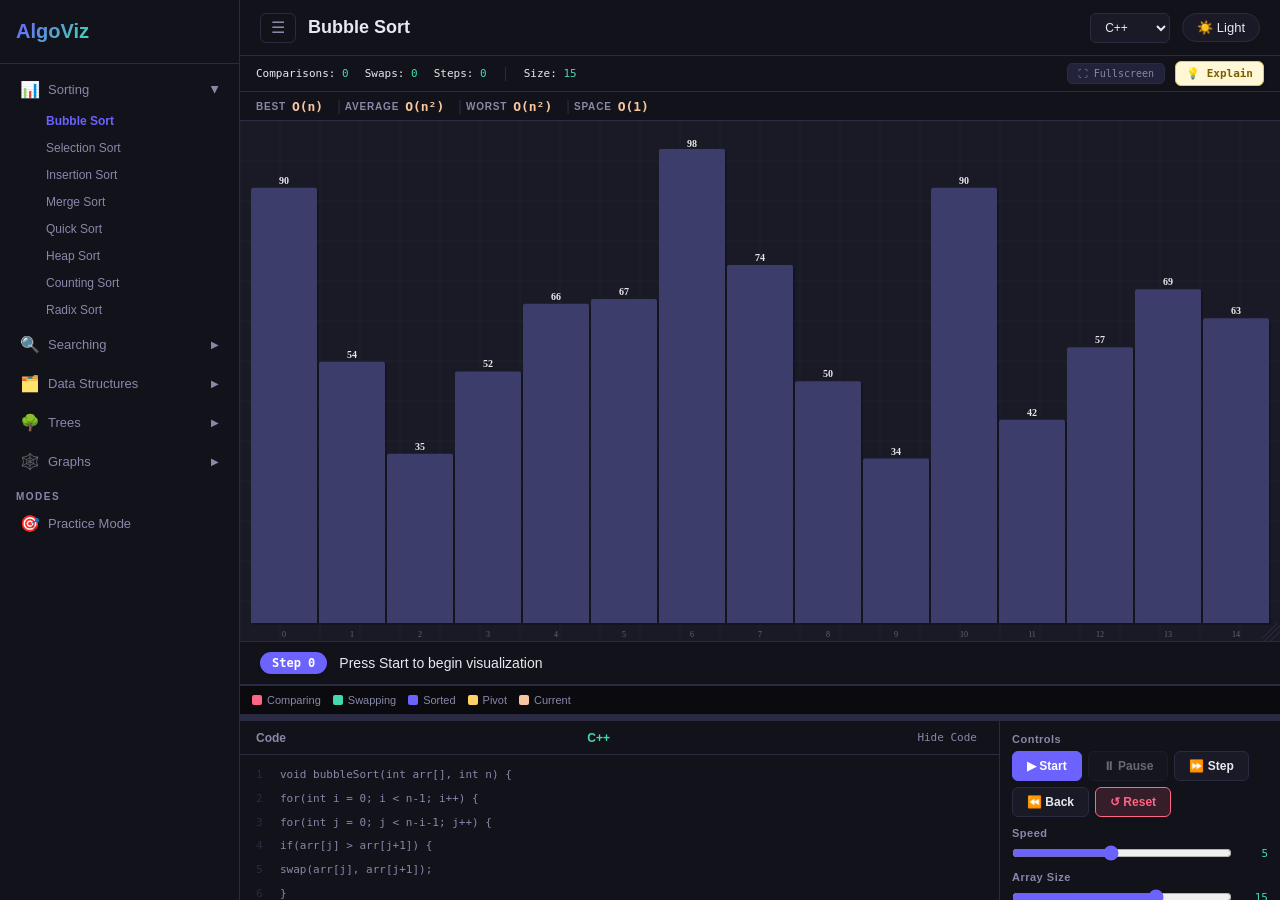
==== commit 3103ea3a: "Add script tag for AlgoViz.js in index.html" ====
--- a/index.html
+++ b/index.html
@@ -7,7 +7,7 @@
 <link rel="preconnect" href="https://fonts.googleapis.com">
 <link href="https://fonts.googleapis.com/css2?family=JetBrains+Mono:wght@400;600&family=Syne:wght@400;600;700;800&family=Inter:wght@300;400;500&display=swap" rel="stylesheet">
   <link rel="stylesheet" href="AlgoViz.css">
-  <script src="AlgoViz.js"></script>
+  
 </head>
 <body>
 <div id="app">
@@ -277,5 +277,6 @@
 <!-- Toast notification for invalid input -->
 <div id="toast-message" class="toast">Invalid index !</div>
 </body>
+  <script src="AlgoViz.js"></script>
 </body>
 </html>
